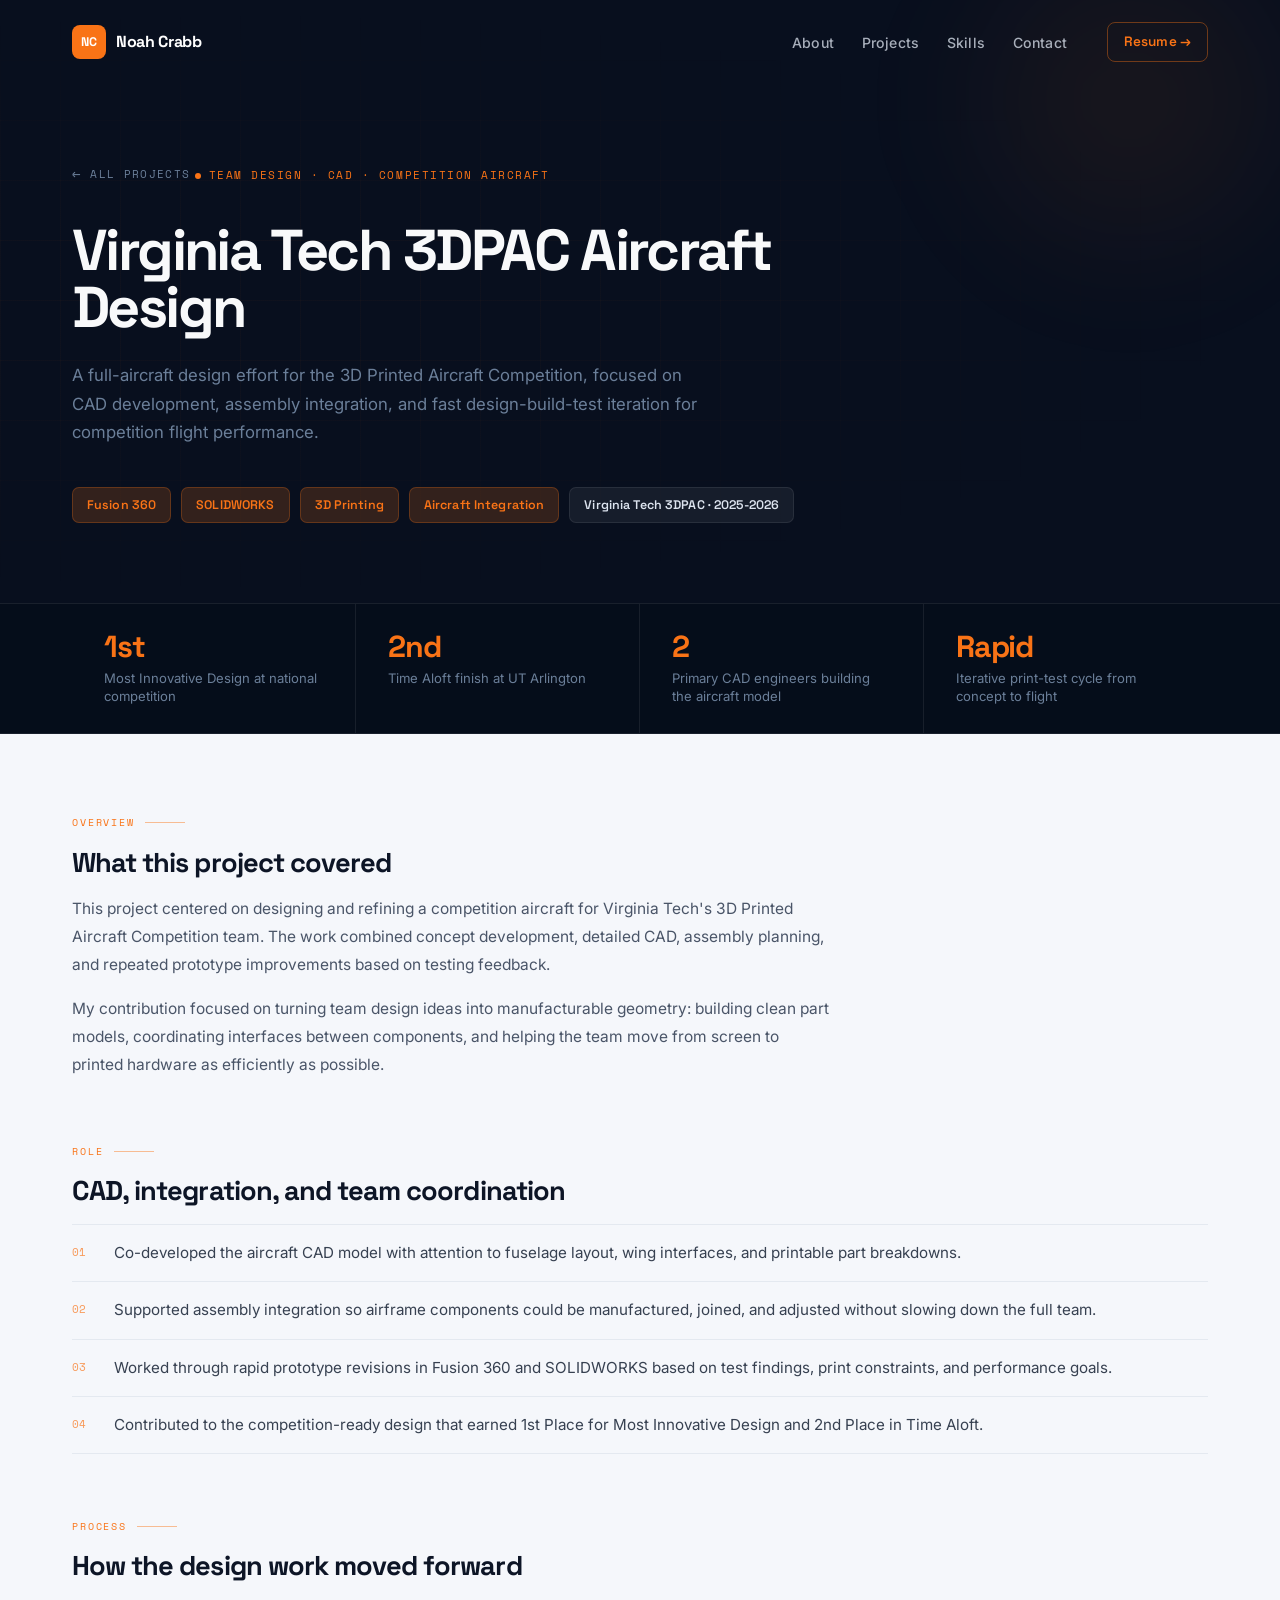
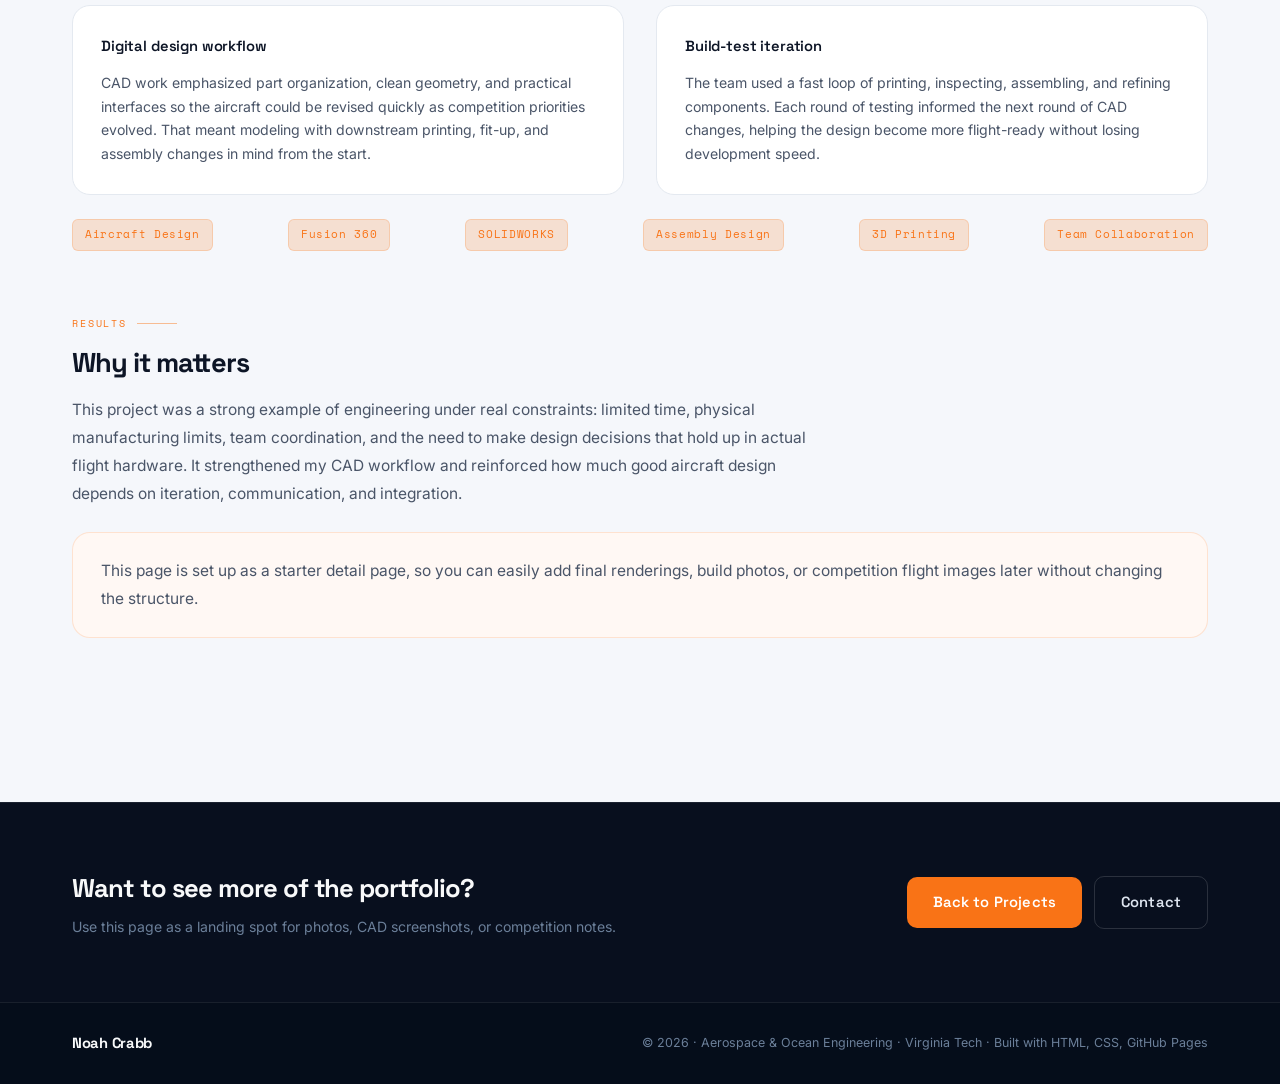
==== projects/3DPAC.html @ c99b518d "5 new project pages" ====
<!DOCTYPE html>
<html lang="en">
<head>
  <meta charset="UTF-8" />
  <meta name="viewport" content="width=device-width, initial-scale=1.0" />
  <title>Virginia Tech 3DPAC Aircraft Design | Noah Crabb</title>
  <link rel="stylesheet" href="../style.css" />
  <link rel="stylesheet" href="./project-page.css" />
  <link rel="preconnect" href="https://fonts.googleapis.com">
  <link rel="preconnect" href="https://fonts.gstatic.com" crossorigin>
  <link href="https://fonts.googleapis.com/css2?family=Space+Grotesk:wght@400;500;600;700&family=Inter:wght@400;500;600&family=Space+Mono:wght@400;700&display=swap" rel="stylesheet">
</head>
<body>
  <header class="navbar scrolled" id="navbar">
    <div class="nav-container">
      <a href="../index.html" class="logo">
        <span class="logo-mark">NC</span>
        <span class="logo-text">Noah Crabb</span>
      </a>
      <nav class="nav-links">
        <a href="../index.html#about">About</a>
        <a href="../index.html#projects">Projects</a>
        <a href="../index.html#skills">Skills</a>
        <a href="../index.html#contact">Contact</a>
      </nav>
      <a href="../Noah_Crabb_Resume.pdf" class="nav-cta" target="_blank">Resume &rarr;</a>
    </div>
  </header>

  <section class="proj-hero">
    <div class="proj-hero-grid"></div>
    <div class="proj-hero-orb"></div>
    <div class="container proj-hero-inner">
      <a href="../index.html#projects" class="proj-back">
        <span class="proj-back-arrow">&larr;</span> All Projects
      </a>

      <div class="proj-hero-tag">Team Design &middot; CAD &middot; Competition Aircraft</div>
      <h1>Virginia Tech 3DPAC Aircraft Design</h1>
      <p class="proj-hero-sub">
        A full-aircraft design effort for the 3D Printed Aircraft Competition, focused on CAD development,
        assembly integration, and fast design-build-test iteration for competition flight performance.
      </p>

      <div class="proj-meta-row">
        <span class="proj-meta-pill pill-tool">Fusion 360</span>
        <span class="proj-meta-pill pill-tool">SOLIDWORKS</span>
        <span class="proj-meta-pill pill-tool">3D Printing</span>
        <span class="proj-meta-pill pill-tool">Aircraft Integration</span>
        <span class="proj-meta-pill pill-type">Virginia Tech 3DPAC &middot; 2025-2026</span>
      </div>
    </div>
  </section>

  <div class="proj-stats-bar">
    <div class="container">
      <div class="proj-stats-bar-inner">
        <div class="proj-stat">
          <div class="proj-stat-val">1st</div>
          <div class="proj-stat-label">Most Innovative Design at national competition</div>
        </div>
        <div class="proj-stat">
          <div class="proj-stat-val">2nd</div>
          <div class="proj-stat-label">Time Aloft finish at UT Arlington</div>
        </div>
        <div class="proj-stat">
          <div class="proj-stat-val">2</div>
          <div class="proj-stat-label">Primary CAD engineers building the aircraft model</div>
        </div>
        <div class="proj-stat">
          <div class="proj-stat-val">Rapid</div>
          <div class="proj-stat-label">Iterative print-test cycle from concept to flight</div>
        </div>
      </div>
    </div>
  </div>

  <div class="proj-content">
    <div class="container">
      <div class="proj-section" data-reveal>
        <div class="proj-section-label">Overview</div>
        <h2>What this project covered</h2>
        <p>
          This project centered on designing and refining a competition aircraft for Virginia Tech's
          3D Printed Aircraft Competition team. The work combined concept development, detailed CAD,
          assembly planning, and repeated prototype improvements based on testing feedback.
        </p>
        <p>
          My contribution focused on turning team design ideas into manufacturable geometry:
          building clean part models, coordinating interfaces between components, and helping the
          team move from screen to printed hardware as efficiently as possible.
        </p>
      </div>

      <div class="proj-section" data-reveal>
        <div class="proj-section-label">Role</div>
        <h2>CAD, integration, and team coordination</h2>
        <ul class="feature-list">
          <li data-n="01">Co-developed the aircraft CAD model with attention to fuselage layout, wing interfaces, and printable part breakdowns.</li>
          <li data-n="02">Supported assembly integration so airframe components could be manufactured, joined, and adjusted without slowing down the full team.</li>
          <li data-n="03">Worked through rapid prototype revisions in Fusion 360 and SOLIDWORKS based on test findings, print constraints, and performance goals.</li>
          <li data-n="04">Contributed to the competition-ready design that earned 1st Place for Most Innovative Design and 2nd Place in Time Aloft.</li>
        </ul>
      </div>

      <div class="proj-section" data-reveal>
        <div class="proj-section-label">Process</div>
        <h2>How the design work moved forward</h2>
        <div class="proj-two-col">
          <div class="proj-two-col-block">
            <h4>Digital design workflow</h4>
            <p>
              CAD work emphasized part organization, clean geometry, and practical interfaces so the
              aircraft could be revised quickly as competition priorities evolved. That meant modeling
              with downstream printing, fit-up, and assembly changes in mind from the start.
            </p>
          </div>
          <div class="proj-two-col-block">
            <h4>Build-test iteration</h4>
            <p>
              The team used a fast loop of printing, inspecting, assembling, and refining components.
              Each round of testing informed the next round of CAD changes, helping the design become
              more flight-ready without losing development speed.
            </p>
          </div>
        </div>

        <div class="proj-tag-row">
          <span class="proj-tag-item">Aircraft Design</span>
          <span class="proj-tag-item">Fusion 360</span>
          <span class="proj-tag-item">SOLIDWORKS</span>
          <span class="proj-tag-item">Assembly Design</span>
          <span class="proj-tag-item">3D Printing</span>
          <span class="proj-tag-item">Team Collaboration</span>
        </div>
      </div>

      <div class="proj-section" data-reveal>
        <div class="proj-section-label">Results</div>
        <h2>Why it matters</h2>
        <p>
          This project was a strong example of engineering under real constraints: limited time,
          physical manufacturing limits, team coordination, and the need to make design decisions
          that hold up in actual flight hardware. It strengthened my CAD workflow and reinforced how
          much good aircraft design depends on iteration, communication, and integration.
        </p>
        <div class="proj-callout">
          <p>
            This page is set up as a starter detail page, so you can easily add final renderings,
            build photos, or competition flight images later without changing the structure.
          </p>
        </div>
      </div>
    </div>
  </div>

  <div class="proj-cta">
    <div class="container">
      <div class="proj-cta-inner">
        <div>
          <div class="proj-cta-text">Want to see more of the portfolio?</div>
          <div class="proj-cta-sub">Use this page as a landing spot for photos, CAD screenshots, or competition notes.</div>
        </div>
        <div class="proj-cta-btns">
          <a href="../index.html#projects" class="btn-primary">Back to Projects</a>
          <a href="../index.html#contact" class="btn-ghost">Contact</a>
        </div>
      </div>
    </div>
  </div>

  <footer class="footer">
    <div class="container footer-inner">
      <span class="footer-name">Noah Crabb</span>
      <span class="footer-copy">&copy; 2026 &middot; Aerospace &amp; Ocean Engineering &middot; Virginia Tech &middot; Built with HTML, CSS, GitHub Pages</span>
    </div>
  </footer>

  <script>
    const reveals = document.querySelectorAll('[data-reveal]');
    const observer = new IntersectionObserver((entries) => {
      entries.forEach((entry) => {
        if (entry.isIntersecting) {
          entry.target.classList.add('revealed');
          observer.unobserve(entry.target);
        }
      });
    }, { threshold: 0.08 });

    reveals.forEach((element) => observer.observe(element));

    window.addEventListener('scroll', () => {
      document.getElementById('navbar').classList.toggle('scrolled', window.scrollY > 0);
    });
  </script>
</body>
</html>
---- style.css ----
/* =========================================
   NOAH CRABB PORTFOLIO — AEROSPACE THEME
   Space Grotesk · Inter · Space Mono
   Palette: Near-black + Aerospace Orange
   ========================================= */
 
:root {
  --black:    #050d1a;
  --dark:     #080f1e;
  --surface:  #0e1828;
  --surface2: #121f32;
  --border:   rgba(255,255,255,0.08);
  --border-m: rgba(255,255,255,0.14);
  --orange:   #f97316;
  --orange-d: #ea6c0a;
  --orange-gl:rgba(249,115,22,0.18);
  --white:    #f8f9fa;
  --off-white:#dde4ef;
  --muted:    #6b7f99;
  --light-bg: #f5f7fb;
  --light-surface: #ffffff;
  --light-border: #e4e9f0;
  --text-dark:#0d1526;
  --radius-sm:10px;
  --radius:   18px;
  --radius-lg:26px;
}
 
/* ---- RESET ---- */
*, *::before, *::after { margin:0; padding:0; box-sizing:border-box; }
html { scroll-behavior:smooth; }
 
body {
  font-family: 'Inter', sans-serif;
  background: var(--light-bg);
  color: var(--text-dark);
  line-height: 1.65;
  -webkit-font-smoothing: antialiased;
}
 
/* ---- REVEAL ANIMATIONS ---- */
[data-reveal] {
  opacity: 0;
  transform: translateY(28px);
  transition: opacity 0.65s ease, transform 0.65s ease;
}
[data-reveal].revealed {
  opacity: 1;
  transform: translateY(0);
}
 
/* ---- CONTAINER ---- */
.container {
  max-width: 1200px;
  margin: 0 auto;
  padding: 0 32px;
}
 
/* ---- NAVBAR ---- */
.navbar {
  position: fixed;
  top: 0; left: 0; right: 0;
  z-index: 100;
  padding: 0;
  transition: background 0.3s ease, box-shadow 0.3s ease;
}
.navbar.scrolled {
  background: rgba(5,13,26,0.94);
  backdrop-filter: blur(18px);
  box-shadow: 0 1px 0 rgba(255,255,255,0.06);
}
.nav-container {
  max-width: 1200px;
  margin: 0 auto;
  padding: 22px 32px;
  display: flex;
  align-items: center;
  gap: 40px;
}
.logo {
  display: flex;
  align-items: center;
  gap: 10px;
  text-decoration: none;
  flex-shrink: 0;
}
.logo-mark {
  width: 34px; height: 34px;
  background: var(--orange);
  border-radius: 8px;
  display: grid;
  place-items: center;
  font-family: 'Space Grotesk', sans-serif;
  font-weight: 700;
  font-size: 0.78rem;
  color: #fff;
  letter-spacing: 0.02em;
  flex-shrink: 0;
}
.logo-text {
  font-family: 'Space Grotesk', sans-serif;
  font-weight: 700;
  font-size: 1rem;
  color: #fff;
  letter-spacing: -0.02em;
}
.nav-links {
  display: flex;
  gap: 28px;
  margin-left: auto;
}
.nav-links a {
  font-family: 'Inter', sans-serif;
  font-size: 0.88rem;
  font-weight: 500;
  color: var(--off-white);
  text-decoration: none;
  opacity: 0.75;
  transition: opacity 0.2s;
  letter-spacing: 0.01em;
}
.nav-links a:hover { opacity: 1; }
.nav-cta {
  font-family: 'Space Grotesk', sans-serif;
  font-size: 0.85rem;
  font-weight: 600;
  color: var(--orange);
  text-decoration: none;
  border: 1px solid rgba(249,115,22,0.4);
  padding: 8px 16px;
  border-radius: 8px;
  transition: 0.2s;
  letter-spacing: 0.01em;
  white-space: nowrap;
}
.nav-cta:hover {
  background: var(--orange-gl);
  border-color: var(--orange);
}
 
/* ---- HERO ---- */
.hero {
  min-height: 100svh;
  background: var(--black);
  position: relative;
  overflow: hidden;
  display: flex;
  flex-direction: column;
  align-items: center;
  justify-content: center;
  padding: 120px 32px 80px;
}
 
/* Technical grid overlay */
.hero-grid-overlay {
  position: absolute;
  inset: 0;
  background-image:
    linear-gradient(rgba(249,115,22,0.04) 1px, transparent 1px),
    linear-gradient(90deg, rgba(249,115,22,0.04) 1px, transparent 1px);
  background-size: 60px 60px;
  mask-image: radial-gradient(ellipse at center, black 20%, transparent 75%);
}
 
/* Ambient orbs */
.orb {
  position: absolute;
  border-radius: 50%;
  filter: blur(80px);
  pointer-events: none;
}
.orb-1 {
  width: 500px; height: 500px;
  top: -100px; left: -100px;
  background: radial-gradient(circle, rgba(249,115,22,0.14), transparent 70%);
}
.orb-2 {
  width: 600px; height: 600px;
  bottom: -150px; right: -150px;
  background: radial-gradient(circle, rgba(99,102,241,0.1), transparent 70%);
}
 
.hero-inner {
  position: relative;
  z-index: 2;
  width: 100%;
  max-width: 1200px;
  display: grid;
  grid-template-columns: 1fr auto 1fr;
  gap: 48px;
  align-items: center;
}
 
/* Eyebrow */
.eyebrow-wrap {
  display: flex;
  align-items: center;
  gap: 10px;
  margin-bottom: 28px;
}
.eyebrow-dot {
  width: 8px; height: 8px;
  border-radius: 50%;
  background: var(--orange);
  flex-shrink: 0;
  box-shadow: 0 0 10px var(--orange);
  animation: pulse-dot 2s ease-in-out infinite;
}
@keyframes pulse-dot {
  0%, 100% { box-shadow: 0 0 6px var(--orange); }
  50% { box-shadow: 0 0 18px var(--orange), 0 0 30px rgba(249,115,22,0.4); }
}
.eyebrow {
  font-family: 'Space Mono', monospace;
  font-size: 0.72rem;
  color: var(--orange);
  letter-spacing: 0.12em;
  text-transform: uppercase;
  opacity: 0.9;
}
 
/* Hero name */
.hero-name {
  font-family: 'Space Grotesk', sans-serif;
  font-weight: 700;
  font-size: clamp(4rem, 8vw, 7.5rem);
  line-height: 0.9;
  letter-spacing: -0.055em;
  color: var(--white);
  margin-bottom: 28px;
}
.hero-name .period { color: var(--orange); }
 
.hero-desc {
  font-size: 1.05rem;
  color: var(--muted);
  max-width: 420px;
  margin-bottom: 36px;
  line-height: 1.7;
}
 
.hero-actions {
  display: flex;
  gap: 14px;
  flex-wrap: wrap;
}
 
/* Buttons */
.btn-primary {
  display: inline-flex;
  align-items: center;
  padding: 13px 26px;
  border-radius: 10px;
  background: var(--orange);
  color: #fff;
  font-family: 'Space Grotesk', sans-serif;
  font-weight: 600;
  font-size: 0.92rem;
  text-decoration: none;
  transition: 0.2s ease;
  letter-spacing: 0.01em;
}
.btn-primary:hover {
  background: var(--orange-d);
  transform: translateY(-2px);
  box-shadow: 0 12px 30px rgba(249,115,22,0.35);
}
.btn-ghost {
  display: inline-flex;
  align-items: center;
  padding: 13px 26px;
  border-radius: 10px;
  border: 1px solid var(--border-m);
  color: var(--off-white);
  font-family: 'Space Grotesk', sans-serif;
  font-weight: 600;
  font-size: 0.92rem;
  text-decoration: none;
  transition: 0.2s ease;
  letter-spacing: 0.01em;
}
.btn-ghost:hover {
  background: rgba(255,255,255,0.06);
  transform: translateY(-2px);
}
 
/* HUD Photo Ring */
.hero-photo-col {
  display: flex;
  justify-content: center;
  align-items: center;
}
.hud-ring-wrap {
  position: relative;
  width: 340px;
  height: 340px;
  display: flex;
  align-items: center;
  justify-content: center;
}
.hud-ring {
  position: absolute;
  inset: 0;
  width: 100%;
  height: 100%;
}
.hud-arc {
  transform-origin: center;
  animation: rotate-arc 8s linear infinite;
}
@keyframes rotate-arc {
  from { transform: rotate(0deg); }
  to   { transform: rotate(360deg); }
}
.hero-photo-frame {
  width: 220px;
  height: 220px;
  border-radius: 50%;
  overflow: hidden;
  border: 2px solid rgba(249,115,22,0.3);
  box-shadow: 0 0 0 1px rgba(249,115,22,0.1), 0 30px 70px rgba(0,0,0,0.5);
  position: relative;
  z-index: 2;
}
.hero-photo {
  width: 100%;
  height: 100%;
  object-fit: cover;
  object-position: center top;
}
.hud-label {
  position: absolute;
  font-family: 'Space Mono', monospace;
  font-size: 0.62rem;
  letter-spacing: 0.12em;
  color: var(--orange);
  opacity: 0.65;
  text-transform: uppercase;
}
.hud-top { top: 14px; left: 50%; transform: translateX(-50%); }
.hud-bottom { bottom: 14px; left: 50%; transform: translateX(-50%); }
 
/* Stat cards */
.hero-stats {
  display: flex;
  flex-direction: column;
  gap: 14px;
}
.stat-card {
  background: rgba(255,255,255,0.04);
  border: 1px solid var(--border);
  border-radius: var(--radius-sm);
  padding: 18px 22px;
  display: flex;
  align-items: center;
  gap: 16px;
  transition: 0.2s;
}
.stat-card:hover {
  background: rgba(255,255,255,0.07);
  border-color: rgba(249,115,22,0.2);
}
.stat-icon {
  color: var(--orange);
  font-size: 0.85rem;
  flex-shrink: 0;
  width: 20px;
  text-align: center;
}
.stat-value {
  font-family: 'Space Grotesk', sans-serif;
  font-weight: 700;
  font-size: 1.3rem;
  color: var(--white);
  letter-spacing: -0.03em;
  line-height: 1;
  flex-shrink: 0;
  min-width: 56px;
}
.stat-label {
  font-size: 0.8rem;
  color: var(--muted);
  line-height: 1.3;
}
 
/* Scroll hint */
.scroll-hint {
  position: absolute;
  bottom: 32px;
  left: 50%;
  transform: translateX(-50%);
  display: flex;
  flex-direction: column;
  align-items: center;
  gap: 8px;
  z-index: 2;
}
.scroll-hint span {
  font-family: 'Space Mono', monospace;
  font-size: 0.6rem;
  letter-spacing: 0.15em;
  color: var(--muted);
  text-transform: uppercase;
}
.scroll-line {
  width: 1px;
  height: 40px;
  background: linear-gradient(to bottom, var(--muted), transparent);
  animation: scroll-pulse 1.8s ease-in-out infinite;
}
@keyframes scroll-pulse {
  0%, 100% { opacity: 0.4; }
  50% { opacity: 1; }
}
 
/* ---- SECTIONS ---- */
.section {
  padding: 100px 0;
}
.section-dark {
  background: var(--dark);
}
 
.section-label {
  font-family: 'Space Mono', monospace;
  font-size: 0.7rem;
  letter-spacing: 0.18em;
  text-transform: uppercase;
  color: var(--orange);
  margin-bottom: 20px;
  display: flex;
  align-items: center;
  gap: 12px;
}
.section-label::after {
  content: '';
  display: block;
  height: 1px;
  width: 48px;
  background: var(--orange);
  opacity: 0.5;
}
.section-label.light { color: var(--orange); }
 
.section-title {
  font-family: 'Space Grotesk', sans-serif;
  font-weight: 700;
  font-size: clamp(2.2rem, 4vw, 3.5rem);
  line-height: 1.0;
  letter-spacing: -0.045em;
  color: var(--text-dark);
  margin-bottom: 56px;
}
.section-title.light { color: var(--white); }
 
/* ---- ABOUT ---- */
.about-layout {
  display: grid;
  grid-template-columns: 1fr 1.2fr 0.7fr;
  gap: 56px;
  align-items: start;
}
.about-heading h2 {
  font-family: 'Space Grotesk', sans-serif;
  font-weight: 700;
  font-size: clamp(2rem, 3.5vw, 3rem);
  line-height: 1.05;
  letter-spacing: -0.04em;
  color: var(--text-dark);
}
.about-body p {
  color: #4a5568;
  margin-bottom: 18px;
  font-size: 1rem;
  line-height: 1.75;
}
.about-tags {
  display: flex;
  flex-wrap: wrap;
  gap: 8px;
  margin-top: 24px;
}
.about-tags span {
  font-family: 'Space Grotesk', sans-serif;
  font-size: 0.78rem;
  font-weight: 600;
  background: #eef2ff;
  color: #4338ca;
  padding: 6px 13px;
  border-radius: 6px;
  letter-spacing: 0.01em;
}
 
/* Quick facts */
.quick-facts-col {
  display: flex;
  flex-direction: column;
  gap: 0;
}
.qf-block {
  padding: 18px 0;
  border-bottom: 1px solid var(--light-border);
}
.qf-block:first-child { border-top: 1px solid var(--light-border); }
.qf-label {
  font-family: 'Space Mono', monospace;
  font-size: 0.65rem;
  letter-spacing: 0.14em;
  text-transform: uppercase;
  color: var(--muted);
  margin-bottom: 5px;
}
.qf-value {
  font-family: 'Space Grotesk', sans-serif;
  font-size: 0.92rem;
  font-weight: 600;
  color: var(--text-dark);
}
 
/* ---- EDUCATION ---- */
.edu-layout {
  display: grid;
  grid-template-columns: auto 1fr;
  gap: 80px;
  align-items: start;
  opacity: 0;
  transform: translateY(28px);
  transition: opacity 0.65s ease, transform 0.65s ease;
}
.edu-layout.revealed { opacity:1; transform:translateY(0); }
.edu-left h2 {
  font-family: 'Space Grotesk', sans-serif;
  font-weight: 700;
  font-size: clamp(3rem, 5vw, 5.5rem);
  line-height: 0.9;
  letter-spacing: -0.055em;
  color: var(--white);
  white-space: nowrap;
}
.edu-sub {
  font-family: 'Space Mono', monospace;
  font-size: 0.68rem;
  letter-spacing: 0.1em;
  text-transform: uppercase;
  color: var(--muted);
  margin-top: 14px;
}
.edu-degree {
  margin-bottom: 28px;
  padding-bottom: 28px;
  border-bottom: 1px solid var(--border);
}
.edu-degree:last-of-type { border-bottom: none; }
.edu-degree-head {
  display: flex;
  align-items: center;
  gap: 20px;
}
.degree-badge {
  font-family: 'Space Grotesk', sans-serif;
  font-weight: 700;
  font-size: 0.75rem;
  letter-spacing: 0.08em;
  background: var(--orange);
  color: #fff;
  padding: 5px 10px;
  border-radius: 6px;
  flex-shrink: 0;
}
.degree-badge.ms {
  background: transparent;
  border: 1px solid rgba(249,115,22,0.5);
  color: var(--orange);
}
.degree-title {
  font-family: 'Space Grotesk', sans-serif;
  font-weight: 600;
  font-size: 1.1rem;
  color: var(--white);
  letter-spacing: -0.02em;
}
.degree-date {
  font-size: 0.84rem;
  color: var(--muted);
  margin-top: 3px;
}
.edu-honors {
  display: flex;
  flex-wrap: wrap;
  gap: 8px;
  margin: 28px 0 32px;
}
.honor-pill {
  font-family: 'Space Grotesk', sans-serif;
  font-size: 0.82rem;
  font-weight: 600;
  padding: 7px 14px;
  border-radius: 7px;
  background: rgba(249,115,22,0.1);
  border: 1px solid rgba(249,115,22,0.25);
  color: var(--orange);
  letter-spacing: 0.01em;
}
.coursework-label {
  font-family: 'Space Mono', monospace;
  font-size: 0.65rem;
  letter-spacing: 0.14em;
  text-transform: uppercase;
  color: var(--muted);
  margin-bottom: 12px;
}
.coursework-tags {
  display: flex;
  flex-wrap: wrap;
  gap: 8px;
}
.coursework-tags span {
  font-size: 0.82rem;
  color: var(--off-white);
  background: rgba(255,255,255,0.06);
  border: 1px solid var(--border);
  padding: 6px 12px;
  border-radius: 6px;
}
 
/* ---- EXPERIENCE ---- */
.exp-list {
  display: flex;
  flex-direction: column;
  gap: 0;
}
.exp-item {
  display: grid;
  grid-template-columns: 200px 1fr;
  gap: 40px;
  padding: 44px 0;
  border-top: 1px solid var(--light-border);
  opacity: 0;
  transform: translateY(28px);
  transition: opacity 0.65s ease, transform 0.65s ease;
}
.exp-item.revealed { opacity:1; transform:translateY(0); }
.exp-item:last-child { border-bottom: 1px solid var(--light-border); }
.exp-meta {
  padding-top: 4px;
}
.exp-year {
  font-family: 'Space Mono', monospace;
  font-size: 0.75rem;
  color: var(--muted);
  letter-spacing: 0.06em;
  margin-bottom: 8px;
}
.exp-type {
  display: inline-block;
  font-family: 'Space Grotesk', sans-serif;
  font-size: 0.72rem;
  font-weight: 600;
  letter-spacing: 0.08em;
  text-transform: uppercase;
  color: var(--orange);
  background: var(--orange-gl);
  border: 1px solid rgba(249,115,22,0.2);
  padding: 4px 9px;
  border-radius: 5px;
}
.exp-body h3 {
  font-family: 'Space Grotesk', sans-serif;
  font-weight: 700;
  font-size: 1.55rem;
  letter-spacing: -0.035em;
  color: var(--text-dark);
  margin-bottom: 4px;
}
.exp-org {
  font-size: 0.88rem;
  color: var(--muted);
  margin-bottom: 16px;
  font-style: normal;
}
.exp-body > p:not(.exp-org) {
  color: #4a5568;
  margin-bottom: 16px;
  font-size: 0.96rem;
}
.exp-body ul {
  padding-left: 18px;
}
.exp-body li {
  color: #4a5568;
  font-size: 0.93rem;
  margin-bottom: 8px;
}
 
/* ---- PROJECTS ---- */
.project-grid {
  display: grid;
  grid-template-columns: repeat(2, 1fr);
  gap: 20px;
}
.proj-card {
  background: var(--surface);
  border: 1px solid var(--border);
  border-radius: var(--radius);
  padding: 36px;
  position: relative;
  transition: 0.25s ease;
  opacity: 0;
  transform: translateY(28px);
}
.proj-card.revealed { opacity:1; transform:translateY(0); }
.proj-card:hover {
  border-color: rgba(249,115,22,0.25);
  background: var(--surface2);
  transform: translateY(-4px);
  box-shadow: 0 20px 50px rgba(0,0,0,0.3);
}
.proj-featured {
  background:
    radial-gradient(circle at top right, rgba(249,115,22,0.08), transparent 50%),
    var(--surface);
}
.proj-num {
  font-family: 'Space Mono', monospace;
  font-size: 0.68rem;
  color: var(--orange);
  opacity: 0.6;
  letter-spacing: 0.1em;
  margin-bottom: 16px;
}
.proj-tag-row {
  display: flex;
  align-items: center;
  justify-content: space-between;
  flex-wrap: wrap;
  gap: 8px;
  margin-bottom: 18px;
}
.proj-tag {
  display: inline-block;
  font-family: 'Space Grotesk', sans-serif;
  font-size: 0.72rem;
  font-weight: 600;
  letter-spacing: 0.06em;
  text-transform: uppercase;
  color: var(--off-white);
  background: rgba(255,255,255,0.06);
  border: 1px solid var(--border);
  padding: 5px 10px;
  border-radius: 6px;
  margin-bottom: 16px;
}
.proj-award {
  font-family: 'Space Grotesk', sans-serif;
  font-size: 0.72rem;
  font-weight: 600;
  color: #facc15;
  letter-spacing: 0.03em;
}
.proj-card h3 {
  font-family: 'Space Grotesk', sans-serif;
  font-weight: 700;
  font-size: 1.45rem;
  letter-spacing: -0.03em;
  color: var(--white);
  margin-bottom: 14px;
  line-height: 1.15;
}
.proj-card p {
  font-size: 0.92rem;
  color: var(--muted);
  line-height: 1.7;
  margin-bottom: 22px;
}
.proj-tools {
  display: flex;
  flex-wrap: wrap;
  gap: 7px;
  margin-bottom: 26px;
}
.proj-tools span {
  font-family: 'Space Mono', monospace;
  font-size: 0.68rem;
  color: var(--orange);
  background: var(--orange-gl);
  border: 1px solid rgba(249,115,22,0.2);
  padding: 4px 9px;
  border-radius: 5px;
  letter-spacing: 0.04em;
}
.proj-link {
  font-family: 'Space Grotesk', sans-serif;
  font-weight: 600;
  font-size: 0.88rem;
  color: var(--white);
  text-decoration: none;
  border-bottom: 1px solid rgba(255,255,255,0.2);
  padding-bottom: 2px;
  transition: 0.2s;
  letter-spacing: 0.01em;
}
.proj-link:hover {
  color: var(--orange);
  border-color: var(--orange);
}
 
/* ---- SKILLS ---- */
.skills-layout {
  display: flex;
  flex-direction: column;
  gap: 0;
  opacity: 0;
  transform: translateY(28px);
  transition: opacity 0.65s ease, transform 0.65s ease;
}
.skills-layout.revealed { opacity:1; transform:translateY(0); }
.skill-group {
  display: grid;
  grid-template-columns: 240px 1fr;
  gap: 40px;
  align-items: center;
  padding: 28px 0;
  border-top: 1px solid var(--light-border);
}
.skill-group:last-child { border-bottom: 1px solid var(--light-border); }
.skill-group-label {
  font-family: 'Space Grotesk', sans-serif;
  font-weight: 600;
  font-size: 0.92rem;
  color: var(--text-dark);
  letter-spacing: -0.01em;
}
.skill-list {
  display: flex;
  flex-wrap: wrap;
  gap: 8px;
}
.skill-list span {
  font-size: 0.84rem;
  color: #4a5568;
  background: #fff;
  border: 1px solid var(--light-border);
  padding: 6px 14px;
  border-radius: 7px;
  transition: 0.2s;
}
.skill-list span:hover {
  border-color: var(--orange);
  color: var(--orange);
  background: #fff8f4;
}
 
/* ---- CONTACT ---- */
.contact-section { padding: 100px 0 120px; }
.contact-inner {
  display: grid;
  grid-template-columns: 1fr 1fr;
  gap: 80px;
  align-items: start;
  opacity: 0;
  transform: translateY(28px);
  transition: opacity 0.65s ease, transform 0.65s ease;
}
.contact-inner.revealed { opacity:1; transform:translateY(0); }
.contact-text h2 {
  font-family: 'Space Grotesk', sans-serif;
  font-weight: 700;
  font-size: clamp(2.5rem, 4vw, 4rem);
  letter-spacing: -0.05em;
  line-height: 0.95;
  color: var(--white);
  margin-bottom: 20px;
  margin-top: 16px;
}
.contact-text p {
  color: var(--muted);
  font-size: 1rem;
  line-height: 1.7;
  margin-bottom: 32px;
  max-width: 380px;
}
.contact-links-col {
  display: flex;
  flex-direction: column;
  gap: 0;
  padding-top: 52px;
}
.contact-link {
  display: flex;
  align-items: center;
  gap: 20px;
  padding: 22px 0;
  border-top: 1px solid var(--border);
  text-decoration: none;
  transition: 0.2s;
  cursor: pointer;
}
.contact-link:last-child { border-bottom: 1px solid var(--border); }
.contact-link:hover .cl-val { color: var(--orange); }
.contact-link:hover .cl-arrow { color: var(--orange); transform: translateX(4px); }
.cl-label {
  font-family: 'Space Mono', monospace;
  font-size: 0.65rem;
  letter-spacing: 0.14em;
  text-transform: uppercase;
  color: var(--muted);
  min-width: 80px;
}
.cl-val {
  font-family: 'Space Grotesk', sans-serif;
  font-size: 0.92rem;
  font-weight: 500;
  color: var(--off-white);
  transition: 0.2s;
  flex: 1;
}
.cl-arrow {
  color: var(--muted);
  font-size: 1rem;
  transition: 0.2s;
}
 
/* ---- FOOTER ---- */
.footer {
  background: var(--black);
  border-top: 1px solid var(--border);
  padding: 28px 0;
}
.footer-inner {
  display: flex;
  align-items: center;
  justify-content: space-between;
  gap: 20px;
}
.footer-name {
  font-family: 'Space Grotesk', sans-serif;
  font-weight: 700;
  font-size: 0.92rem;
  color: var(--white);
  letter-spacing: -0.02em;
}
.footer-copy {
  font-size: 0.78rem;
  color: var(--muted);
  text-align: right;
}
 
/* ---- RESPONSIVE ---- */
@media (max-width: 1100px) {
  .hero-inner {
    grid-template-columns: 1fr auto;
  }
  .hero-stats { display: none; }
}
 
@media (max-width: 900px) {
  .hero-inner {
    grid-template-columns: 1fr;
    text-align: center;
  }
  .eyebrow-wrap { justify-content: center; }
  .hero-desc { margin: 0 auto 36px; }
  .hero-actions { justify-content: center; }
  .hero-photo-col { display: none; }
 
  .about-layout {
    grid-template-columns: 1fr;
    gap: 32px;
  }
  .edu-layout {
    grid-template-columns: 1fr;
    gap: 40px;
  }
  .exp-item {
    grid-template-columns: 1fr;
    gap: 16px;
  }
  .project-grid {
    grid-template-columns: 1fr;
  }
  .skill-group {
    grid-template-columns: 1fr;
    gap: 14px;
  }
  .contact-inner {
    grid-template-columns: 1fr;
    gap: 48px;
  }
  .footer-inner {
    flex-direction: column;
    text-align: center;
  }
  .footer-copy { text-align: center; }
}
 
@media (max-width: 680px) {
  .container { padding: 0 20px; }
  .nav-container { padding: 18px 20px; }
  .nav-links { display: none; }
  .hero { padding: 100px 20px 80px; }
  .hero-name {
    font-size: clamp(3.2rem, 14vw, 5.5rem);
  }
  .section { padding: 72px 0; }
  .section-title { margin-bottom: 36px; }
  .contact-links-col { padding-top: 0; }
}
 
@media (prefers-reduced-motion: reduce) {
  [data-reveal], .edu-layout, .exp-item, .proj-card,
  .skills-layout, .contact-inner { transition: none !important; }
  .hud-arc { animation: none !important; }
  .eyebrow-dot { animation: none !important; }
  .scroll-line { animation: none !important; }
}
---- projects/project-page.css ----
.proj-hero {
  background: var(--dark);
  padding: 160px 0 80px;
  position: relative;
  overflow: hidden;
}

.proj-hero-grid {
  position: absolute;
  inset: 0;
  background-image:
    linear-gradient(rgba(249,115,22,0.03) 1px, transparent 1px),
    linear-gradient(90deg, rgba(249,115,22,0.03) 1px, transparent 1px);
  background-size: 60px 60px;
  mask-image: radial-gradient(ellipse at 20% 50%, black 20%, transparent 70%);
}

.proj-hero-orb {
  position: absolute;
  width: 500px;
  height: 500px;
  top: -150px;
  right: -100px;
  border-radius: 50%;
  background: radial-gradient(circle, rgba(249,115,22,0.08), transparent 65%);
  filter: blur(40px);
  pointer-events: none;
}

.proj-hero-inner {
  position: relative;
  z-index: 2;
}

.proj-back {
  display: inline-flex;
  align-items: center;
  gap: 8px;
  font-family: 'Space Mono', monospace;
  font-size: 0.7rem;
  letter-spacing: 0.12em;
  text-transform: uppercase;
  color: var(--muted);
  text-decoration: none;
  margin-bottom: 36px;
  transition: color 0.2s;
}

.proj-back:hover {
  color: var(--orange);
}

.proj-back-arrow {
  font-size: 0.9rem;
}

.proj-hero-tag {
  display: inline-flex;
  align-items: center;
  gap: 8px;
  font-family: 'Space Mono', monospace;
  font-size: 0.68rem;
  letter-spacing: 0.14em;
  text-transform: uppercase;
  color: var(--orange);
  margin-bottom: 20px;
}

.proj-hero-tag::before {
  content: '';
  width: 6px;
  height: 6px;
  border-radius: 50%;
  background: var(--orange);
  flex-shrink: 0;
}

.proj-hero h1 {
  font-family: 'Space Grotesk', sans-serif;
  font-weight: 700;
  font-size: clamp(2.2rem, 4.5vw, 4rem);
  letter-spacing: -0.045em;
  line-height: 1;
  color: var(--white);
  max-width: 820px;
  margin-bottom: 24px;
}

.proj-hero-sub {
  font-size: 1.05rem;
  color: var(--muted);
  max-width: 640px;
  line-height: 1.7;
  margin-bottom: 40px;
}

.proj-meta-row {
  display: flex;
  flex-wrap: wrap;
  gap: 10px;
}

.proj-meta-pill {
  font-family: 'Space Grotesk', sans-serif;
  font-size: 0.78rem;
  font-weight: 600;
  padding: 7px 14px;
  border-radius: 7px;
  letter-spacing: 0.01em;
}

.pill-tool {
  background: var(--orange-gl);
  border: 1px solid rgba(249,115,22,0.25);
  color: var(--orange);
}

.pill-type {
  background: rgba(255,255,255,0.06);
  border: 1px solid var(--border);
  color: var(--off-white);
}

.proj-stats-bar {
  background: var(--black);
  border-top: 1px solid var(--border);
  border-bottom: 1px solid var(--border);
}

.proj-stats-bar-inner {
  display: grid;
  grid-template-columns: repeat(4, 1fr);
}

.proj-stat {
  padding: 28px 32px;
  border-right: 1px solid var(--border);
}

.proj-stat:last-child {
  border-right: none;
}

.proj-stat-val {
  font-family: 'Space Grotesk', sans-serif;
  font-weight: 700;
  font-size: 1.9rem;
  letter-spacing: -0.04em;
  color: var(--orange);
  line-height: 1;
  margin-bottom: 6px;
}

.proj-stat-label {
  font-size: 0.82rem;
  color: var(--muted);
  line-height: 1.4;
}

.proj-content {
  padding: 80px 0 100px;
}

.proj-section {
  margin-bottom: 64px;
  opacity: 0;
  transform: translateY(24px);
  transition: opacity 0.6s ease, transform 0.6s ease;
}

.proj-section.revealed {
  opacity: 1;
  transform: translateY(0);
}

.proj-section-label {
  font-family: 'Space Mono', monospace;
  font-size: 0.65rem;
  letter-spacing: 0.18em;
  text-transform: uppercase;
  color: var(--orange);
  margin-bottom: 16px;
  display: flex;
  align-items: center;
  gap: 10px;
}

.proj-section-label::after {
  content: '';
  display: block;
  height: 1px;
  width: 40px;
  background: var(--orange);
  opacity: 0.45;
}

.proj-section h2 {
  font-family: 'Space Grotesk', sans-serif;
  font-weight: 700;
  font-size: 1.7rem;
  letter-spacing: -0.035em;
  color: var(--text-dark);
  margin-bottom: 18px;
  line-height: 1.1;
}

.proj-section p {
  color: #4a5568;
  font-size: 0.97rem;
  line-height: 1.8;
  margin-bottom: 16px;
  max-width: 760px;
}

.proj-section p:last-of-type {
  margin-bottom: 0;
}

.feature-list {
  list-style: none;
  display: flex;
  flex-direction: column;
  gap: 0;
  margin-top: 8px;
}

.feature-list li {
  display: grid;
  grid-template-columns: 28px 1fr;
  gap: 14px;
  align-items: start;
  padding: 16px 0;
  border-top: 1px solid var(--light-border);
  color: #374151;
  font-size: 0.95rem;
  line-height: 1.6;
}

.feature-list li:last-child {
  border-bottom: 1px solid var(--light-border);
}

.feature-list li::before {
  content: attr(data-n);
  font-family: 'Space Mono', monospace;
  font-size: 0.68rem;
  color: var(--orange);
  opacity: 0.7;
  padding-top: 3px;
}

.proj-tag-row {
  display: flex;
  flex-wrap: wrap;
  gap: 8px;
  margin-top: 24px;
}

.proj-tag-item {
  font-family: 'Space Mono', monospace;
  font-size: 0.68rem;
  letter-spacing: 0.06em;
  color: var(--orange);
  background: var(--orange-gl);
  border: 1px solid rgba(249,115,22,0.2);
  padding: 6px 12px;
  border-radius: 6px;
}

.proj-two-col {
  display: grid;
  grid-template-columns: 1fr 1fr;
  gap: 32px;
  margin-top: 24px;
}

.proj-two-col-block {
  background: var(--light-surface);
  border: 1px solid var(--light-border);
  border-radius: var(--radius);
  padding: 28px;
}

.proj-two-col-block h4 {
  font-family: 'Space Grotesk', sans-serif;
  font-weight: 600;
  font-size: 0.92rem;
  letter-spacing: -0.01em;
  color: var(--text-dark);
  margin-bottom: 12px;
}

.proj-two-col-block p {
  font-size: 0.88rem;
  color: #4a5568;
  line-height: 1.7;
  margin-bottom: 0;
  max-width: none;
}

.proj-callout {
  margin-top: 24px;
  padding: 24px 28px;
  background: #fff8f4;
  border: 1px solid rgba(249,115,22,0.16);
  border-radius: var(--radius);
}

.proj-callout p {
  max-width: none;
}

.proj-callout p + p {
  margin-top: 12px;
}

.proj-cta {
  background: var(--dark);
  padding: 64px 0;
  border-top: 1px solid var(--border);
}

.proj-cta-inner {
  display: flex;
  align-items: center;
  justify-content: space-between;
  gap: 32px;
  flex-wrap: wrap;
}

.proj-cta-text {
  font-family: 'Space Grotesk', sans-serif;
  font-weight: 700;
  font-size: 1.6rem;
  letter-spacing: -0.04em;
  color: var(--white);
}

.proj-cta-sub {
  font-size: 0.88rem;
  color: var(--muted);
  margin-top: 6px;
}

.proj-cta-btns {
  display: flex;
  gap: 12px;
  flex-wrap: wrap;
  align-items: center;
}

@media (max-width: 780px) {
  .proj-stats-bar-inner {
    grid-template-columns: repeat(2, 1fr);
  }

  .proj-stat {
    border-right: none;
    border-bottom: 1px solid var(--border);
  }

  .proj-two-col {
    grid-template-columns: 1fr;
  }

  .proj-cta-inner {
    flex-direction: column;
    align-items: flex-start;
  }

  .proj-hero {
    padding: 130px 0 60px;
  }
}

@media (max-width: 540px) {
  .proj-stats-bar-inner {
    grid-template-columns: 1fr;
  }
}

@media (prefers-reduced-motion: reduce) {
  .proj-section {
    transition: none !important;
  }
}
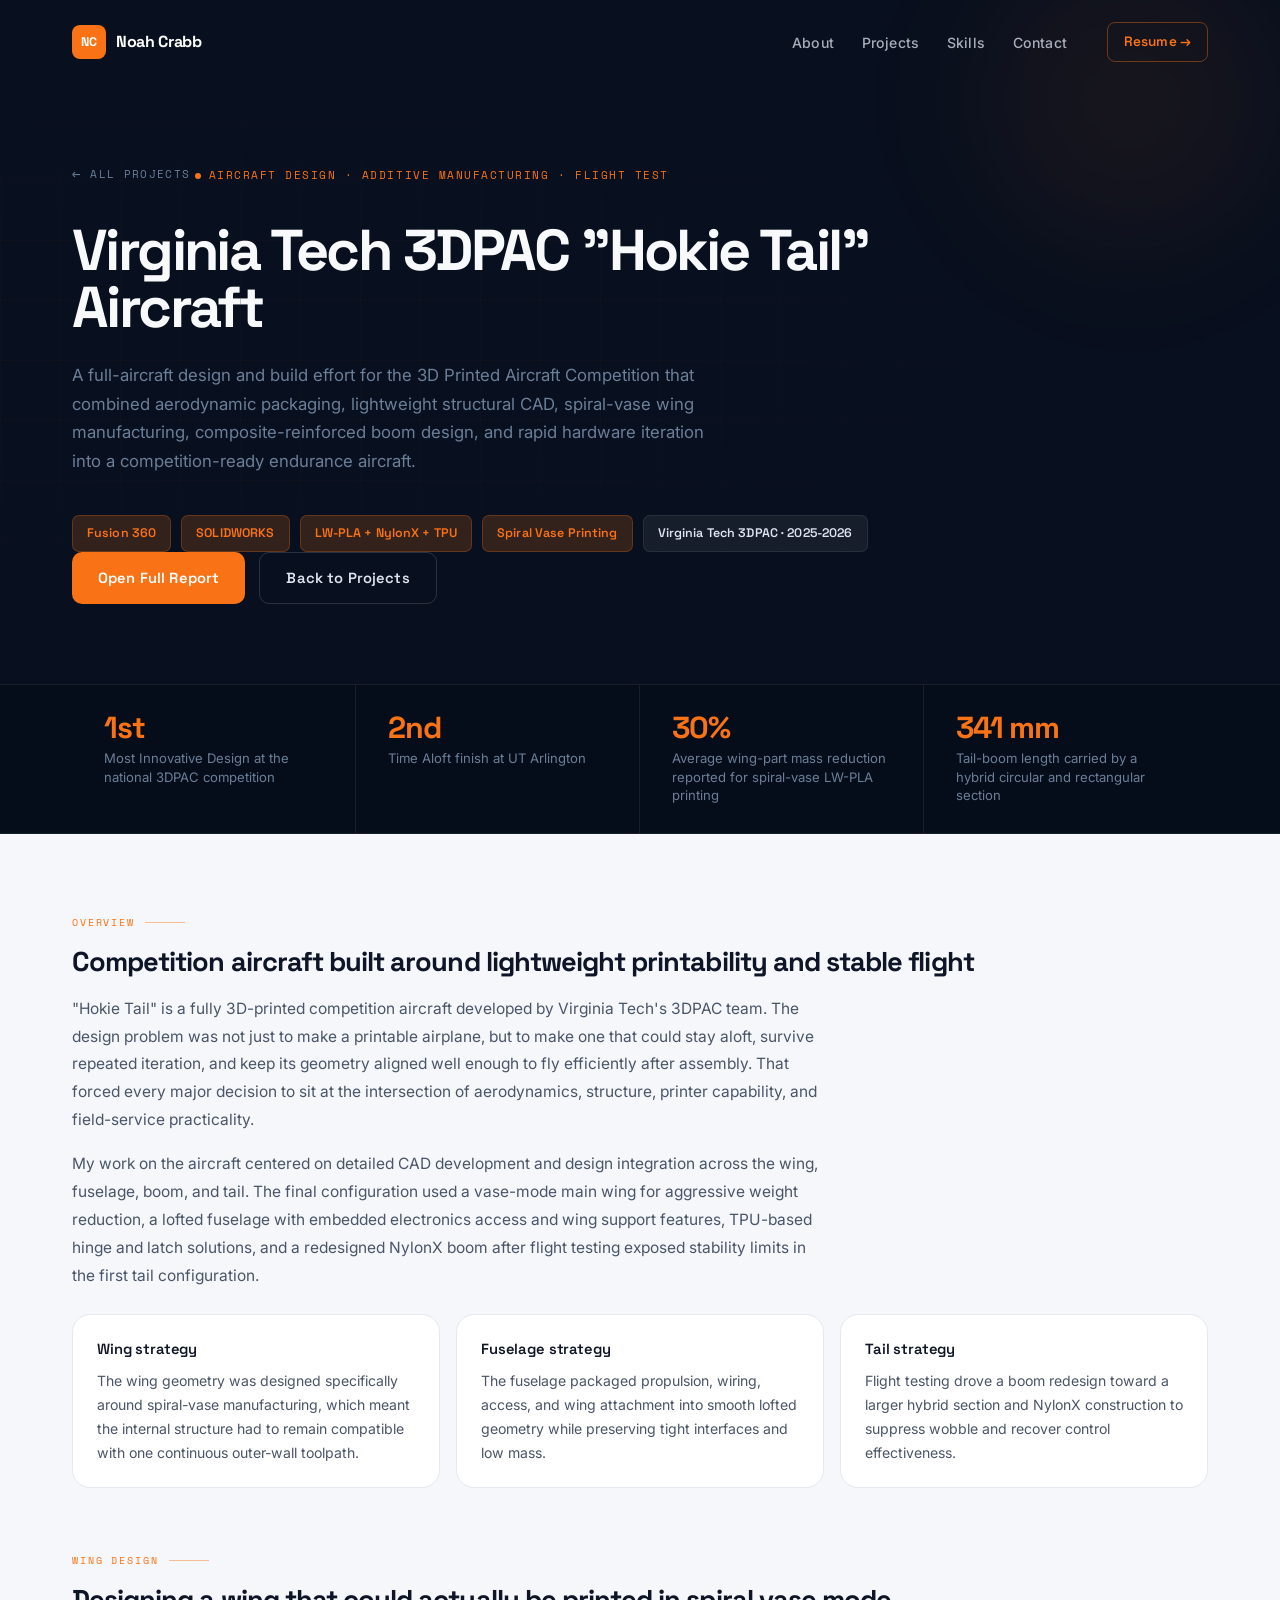
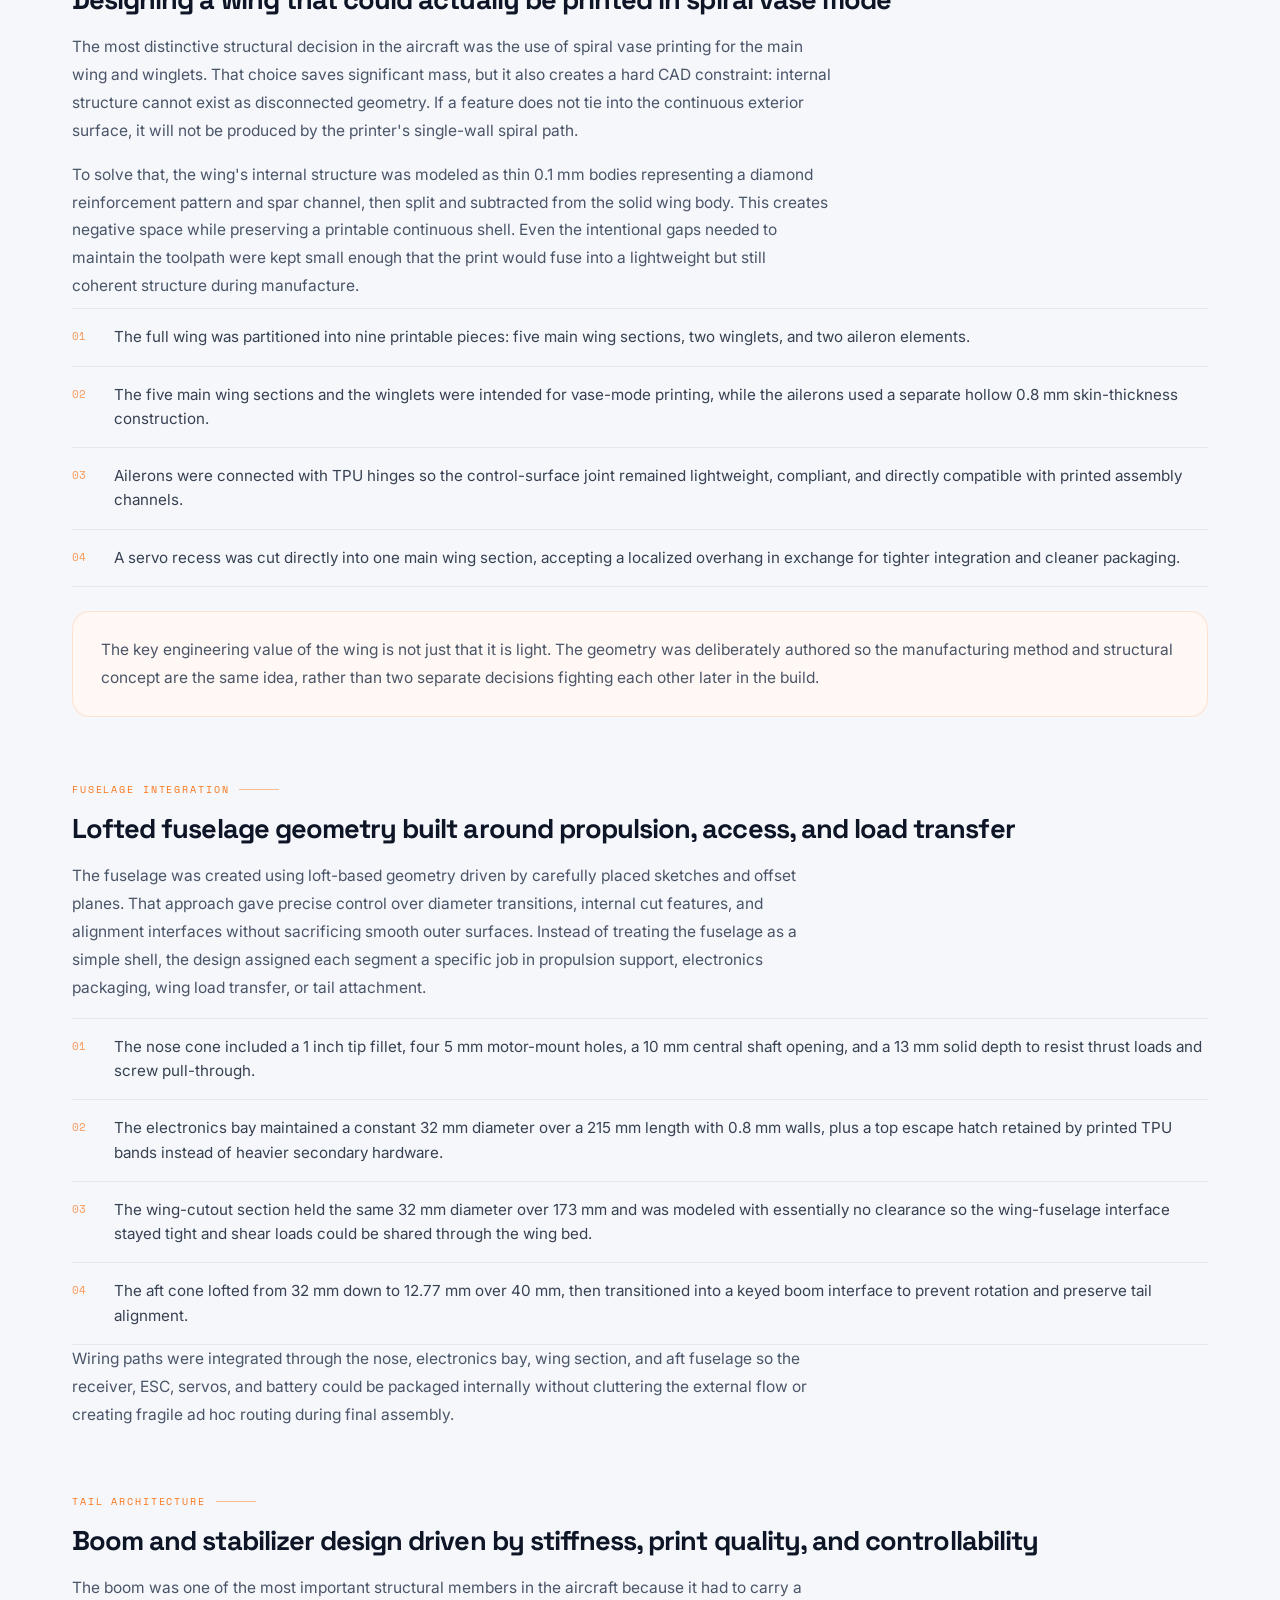
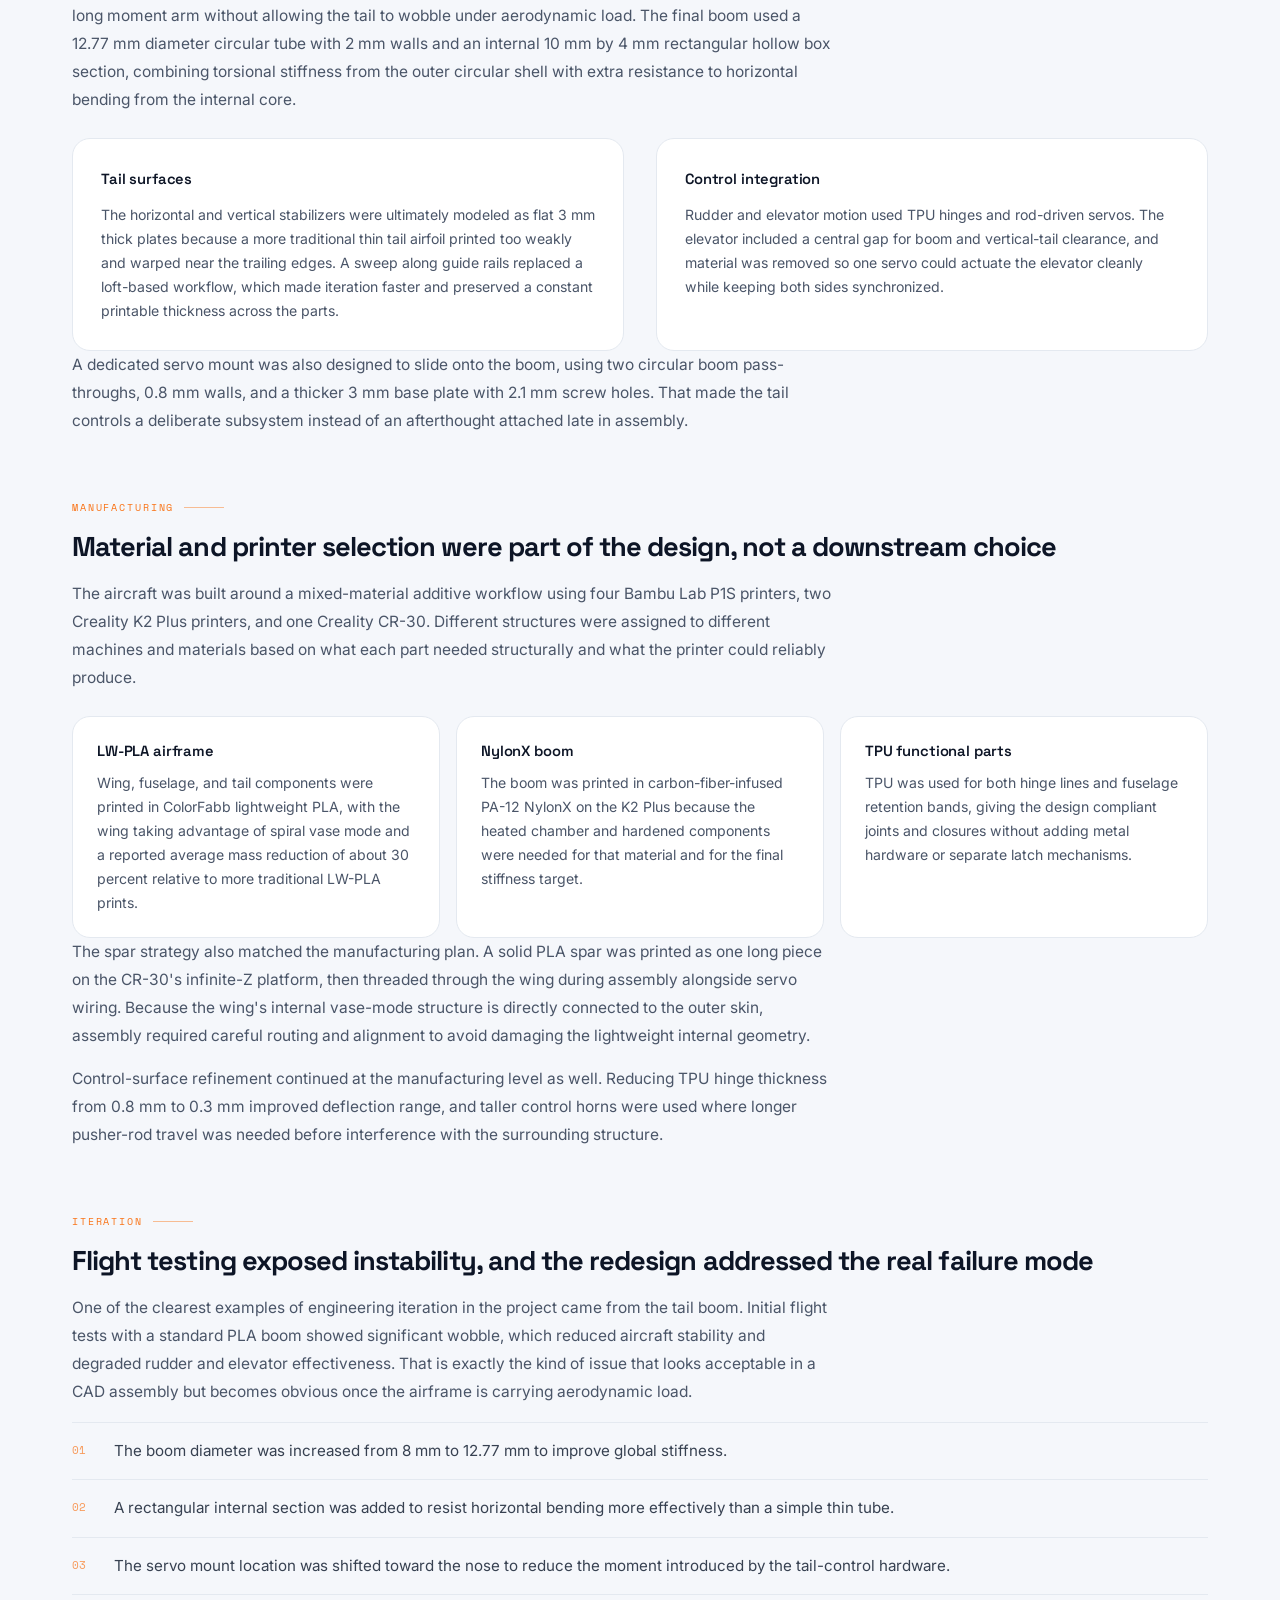
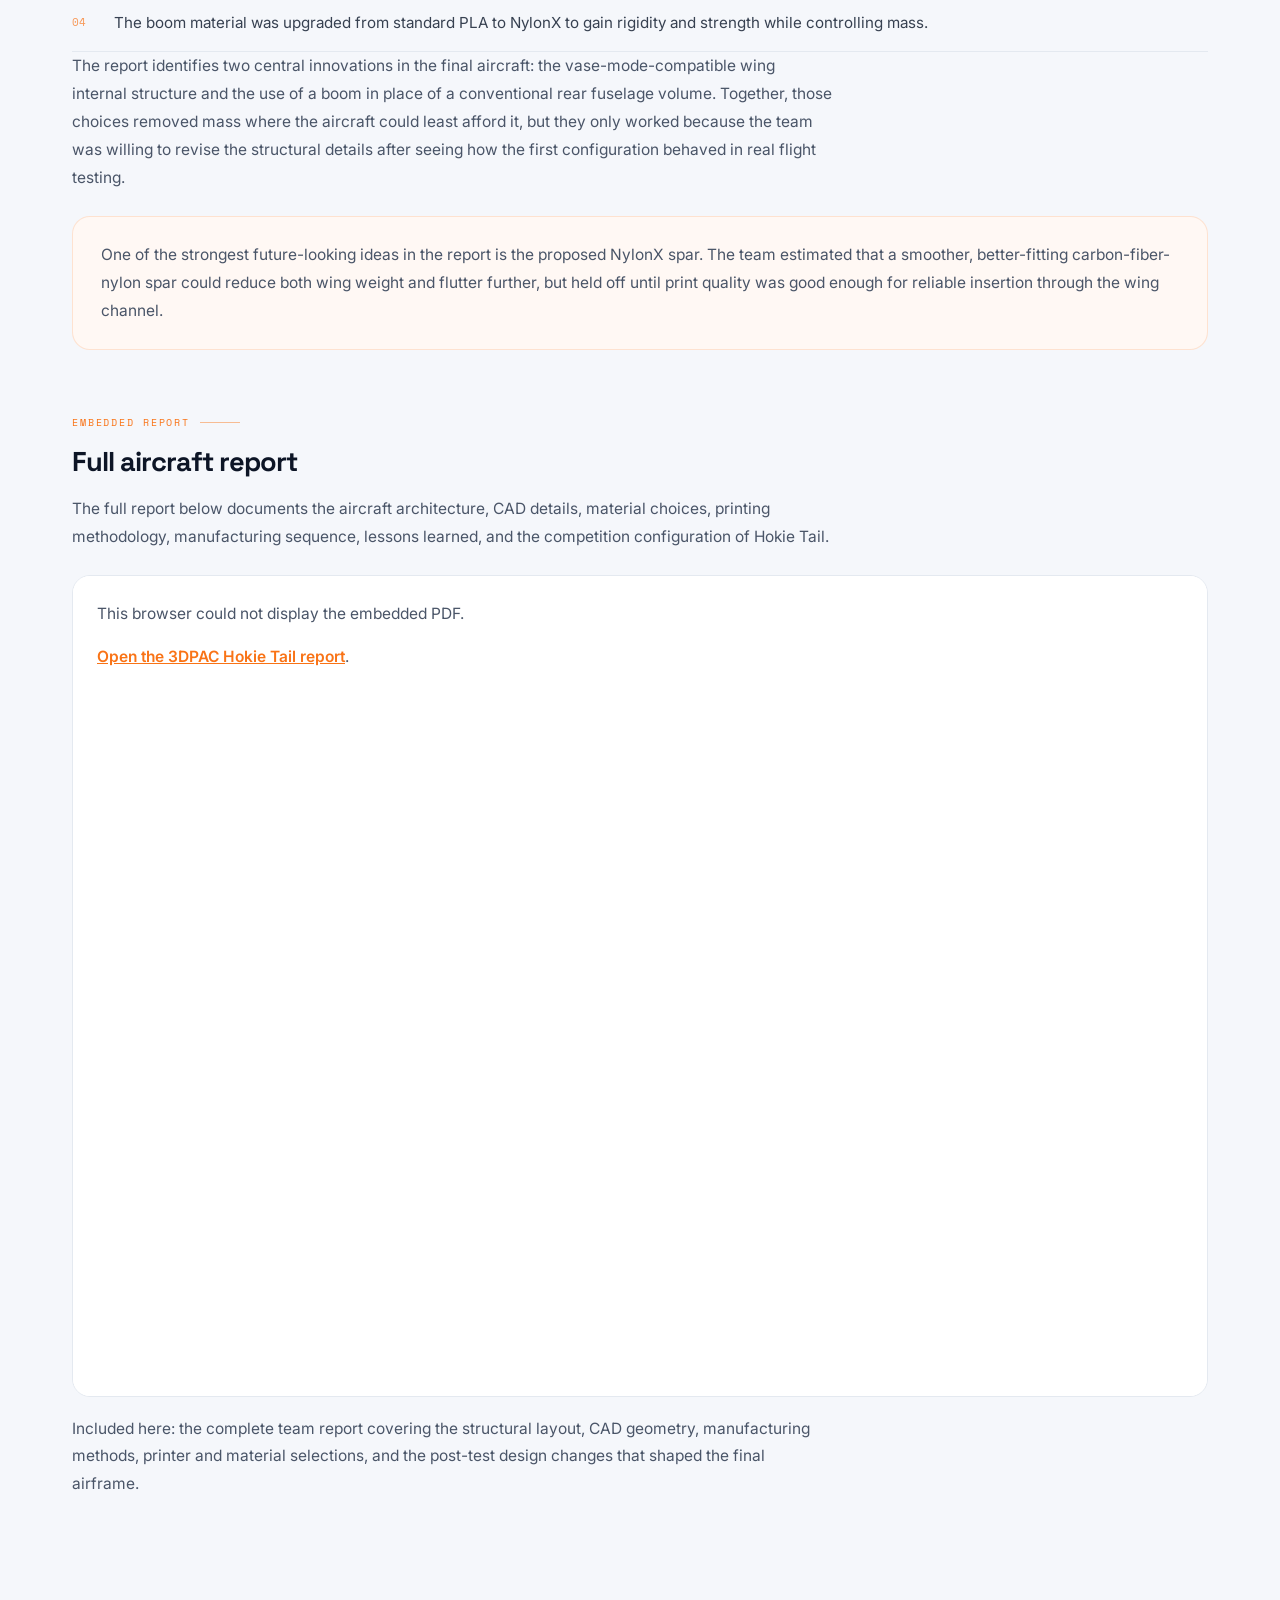
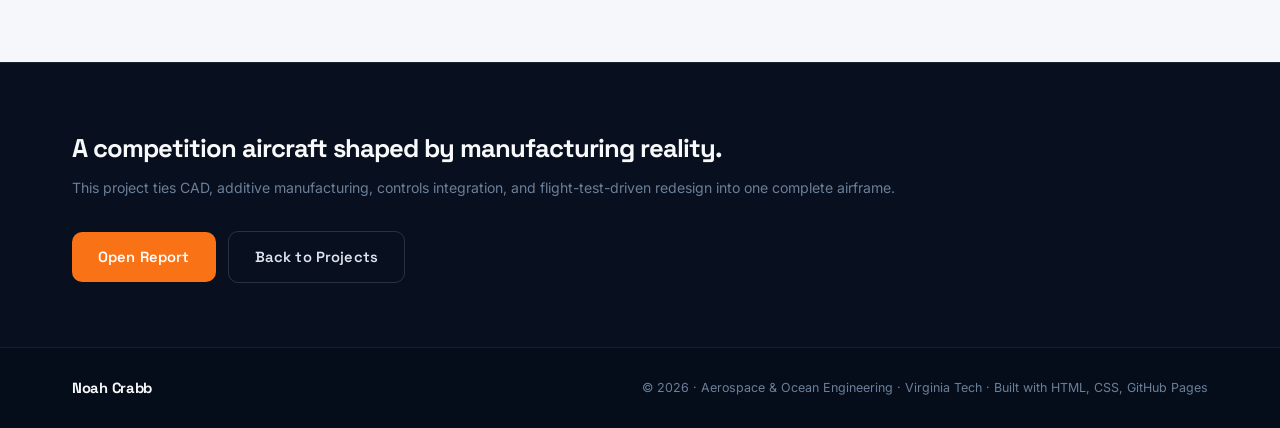
==== commit d85bdcde: "Updated 3DPAC page" ====
--- a/projects/3DPAC.html
+++ b/projects/3DPAC.html
@@ -3,7 +3,7 @@
 <head>
   <meta charset="UTF-8" />
   <meta name="viewport" content="width=device-width, initial-scale=1.0" />
-  <title>Virginia Tech 3DPAC Aircraft Design | Noah Crabb</title>
+  <title>Virginia Tech 3DPAC Hokie Tail | Noah Crabb</title>
   <link rel="stylesheet" href="../style.css" />
   <link rel="stylesheet" href="./project-page.css" />
   <link rel="preconnect" href="https://fonts.googleapis.com">
@@ -35,19 +35,25 @@
         <span class="proj-back-arrow">&larr;</span> All Projects
       </a>
 
-      <div class="proj-hero-tag">Team Design &middot; CAD &middot; Competition Aircraft</div>
-      <h1>Virginia Tech 3DPAC Aircraft Design</h1>
+      <div class="proj-hero-tag">Aircraft Design &middot; Additive Manufacturing &middot; Flight Test</div>
+      <h1>Virginia Tech 3DPAC "Hokie Tail" Aircraft</h1>
       <p class="proj-hero-sub">
-        A full-aircraft design effort for the 3D Printed Aircraft Competition, focused on CAD development,
-        assembly integration, and fast design-build-test iteration for competition flight performance.
+        A full-aircraft design and build effort for the 3D Printed Aircraft Competition that combined
+        aerodynamic packaging, lightweight structural CAD, spiral-vase wing manufacturing, composite-reinforced
+        boom design, and rapid hardware iteration into a competition-ready endurance aircraft.
       </p>
 
       <div class="proj-meta-row">
         <span class="proj-meta-pill pill-tool">Fusion 360</span>
         <span class="proj-meta-pill pill-tool">SOLIDWORKS</span>
-        <span class="proj-meta-pill pill-tool">3D Printing</span>
-        <span class="proj-meta-pill pill-tool">Aircraft Integration</span>
+        <span class="proj-meta-pill pill-tool">LW-PLA + NylonX + TPU</span>
+        <span class="proj-meta-pill pill-tool">Spiral Vase Printing</span>
         <span class="proj-meta-pill pill-type">Virginia Tech 3DPAC &middot; 2025-2026</span>
+      </div>
+
+      <div class="hero-actions">
+        <a href="../3DPAC%20project/3DPAC_2026_Hokie_Tail.pdf" class="btn-primary" target="_blank">Open Full Report</a>
+        <a href="../index.html#projects" class="btn-ghost">Back to Projects</a>
       </div>
     </div>
   </section>
@@ -57,19 +63,19 @@
       <div class="proj-stats-bar-inner">
         <div class="proj-stat">
           <div class="proj-stat-val">1st</div>
-          <div class="proj-stat-label">Most Innovative Design at national competition</div>
+          <div class="proj-stat-label">Most Innovative Design at the national 3DPAC competition</div>
         </div>
         <div class="proj-stat">
           <div class="proj-stat-val">2nd</div>
           <div class="proj-stat-label">Time Aloft finish at UT Arlington</div>
         </div>
         <div class="proj-stat">
-          <div class="proj-stat-val">2</div>
-          <div class="proj-stat-label">Primary CAD engineers building the aircraft model</div>
+          <div class="proj-stat-val">30%</div>
+          <div class="proj-stat-label">Average wing-part mass reduction reported for spiral-vase LW-PLA printing</div>
         </div>
         <div class="proj-stat">
-          <div class="proj-stat-val">Rapid</div>
-          <div class="proj-stat-label">Iterative print-test cycle from concept to flight</div>
+          <div class="proj-stat-val">341 mm</div>
+          <div class="proj-stat-label">Tail-boom length carried by a hybrid circular and rectangular section</div>
         </div>
       </div>
     </div>
@@ -79,77 +85,215 @@
     <div class="container">
       <div class="proj-section" data-reveal>
         <div class="proj-section-label">Overview</div>
-        <h2>What this project covered</h2>
-        <p>
-          This project centered on designing and refining a competition aircraft for Virginia Tech's
-          3D Printed Aircraft Competition team. The work combined concept development, detailed CAD,
-          assembly planning, and repeated prototype improvements based on testing feedback.
-        </p>
-        <p>
-          My contribution focused on turning team design ideas into manufacturable geometry:
-          building clean part models, coordinating interfaces between components, and helping the
-          team move from screen to printed hardware as efficiently as possible.
-        </p>
-      </div>
-
-      <div class="proj-section" data-reveal>
-        <div class="proj-section-label">Role</div>
-        <h2>CAD, integration, and team coordination</h2>
+        <h2>Competition aircraft built around lightweight printability and stable flight</h2>
+        <p>
+          "Hokie Tail" is a fully 3D-printed competition aircraft developed by Virginia Tech's 3DPAC team.
+          The design problem was not just to make a printable airplane, but to make one that could stay aloft,
+          survive repeated iteration, and keep its geometry aligned well enough to fly efficiently after
+          assembly. That forced every major decision to sit at the intersection of aerodynamics, structure,
+          printer capability, and field-service practicality.
+        </p>
+        <p>
+          My work on the aircraft centered on detailed CAD development and design integration across the wing,
+          fuselage, boom, and tail. The final configuration used a vase-mode main wing for aggressive weight
+          reduction, a lofted fuselage with embedded electronics access and wing support features, TPU-based
+          hinge and latch solutions, and a redesigned NylonX boom after flight testing exposed stability limits
+          in the first tail configuration.
+        </p>
+
+        <div class="proj-summary-grid">
+          <div class="proj-summary-card">
+            <h4>Wing strategy</h4>
+            <p>The wing geometry was designed specifically around spiral-vase manufacturing, which meant the internal structure had to remain compatible with one continuous outer-wall toolpath.</p>
+          </div>
+          <div class="proj-summary-card">
+            <h4>Fuselage strategy</h4>
+            <p>The fuselage packaged propulsion, wiring, access, and wing attachment into smooth lofted geometry while preserving tight interfaces and low mass.</p>
+          </div>
+          <div class="proj-summary-card">
+            <h4>Tail strategy</h4>
+            <p>Flight testing drove a boom redesign toward a larger hybrid section and NylonX construction to suppress wobble and recover control effectiveness.</p>
+          </div>
+        </div>
+      </div>
+
+      <div class="proj-section" data-reveal>
+        <div class="proj-section-label">Wing Design</div>
+        <h2>Designing a wing that could actually be printed in spiral vase mode</h2>
+        <p>
+          The most distinctive structural decision in the aircraft was the use of spiral vase printing for the
+          main wing and winglets. That choice saves significant mass, but it also creates a hard CAD constraint:
+          internal structure cannot exist as disconnected geometry. If a feature does not tie into the continuous
+          exterior surface, it will not be produced by the printer's single-wall spiral path.
+        </p>
+        <p>
+          To solve that, the wing's internal structure was modeled as thin 0.1 mm bodies representing a diamond
+          reinforcement pattern and spar channel, then split and subtracted from the solid wing body. This
+          creates negative space while preserving a printable continuous shell. Even the intentional gaps needed
+          to maintain the toolpath were kept small enough that the print would fuse into a lightweight but still
+          coherent structure during manufacture.
+        </p>
         <ul class="feature-list">
-          <li data-n="01">Co-developed the aircraft CAD model with attention to fuselage layout, wing interfaces, and printable part breakdowns.</li>
-          <li data-n="02">Supported assembly integration so airframe components could be manufactured, joined, and adjusted without slowing down the full team.</li>
-          <li data-n="03">Worked through rapid prototype revisions in Fusion 360 and SOLIDWORKS based on test findings, print constraints, and performance goals.</li>
-          <li data-n="04">Contributed to the competition-ready design that earned 1st Place for Most Innovative Design and 2nd Place in Time Aloft.</li>
+          <li data-n="01">The full wing was partitioned into nine printable pieces: five main wing sections, two winglets, and two aileron elements.</li>
+          <li data-n="02">The five main wing sections and the winglets were intended for vase-mode printing, while the ailerons used a separate hollow 0.8 mm skin-thickness construction.</li>
+          <li data-n="03">Ailerons were connected with TPU hinges so the control-surface joint remained lightweight, compliant, and directly compatible with printed assembly channels.</li>
+          <li data-n="04">A servo recess was cut directly into one main wing section, accepting a localized overhang in exchange for tighter integration and cleaner packaging.</li>
         </ul>
-      </div>
-
-      <div class="proj-section" data-reveal>
-        <div class="proj-section-label">Process</div>
-        <h2>How the design work moved forward</h2>
+        <div class="proj-callout">
+          <p>
+            The key engineering value of the wing is not just that it is light. The geometry was deliberately
+            authored so the manufacturing method and structural concept are the same idea, rather than two
+            separate decisions fighting each other later in the build.
+          </p>
+        </div>
+      </div>
+
+      <div class="proj-section" data-reveal>
+        <div class="proj-section-label">Fuselage Integration</div>
+        <h2>Lofted fuselage geometry built around propulsion, access, and load transfer</h2>
+        <p>
+          The fuselage was created using loft-based geometry driven by carefully placed sketches and offset
+          planes. That approach gave precise control over diameter transitions, internal cut features, and
+          alignment interfaces without sacrificing smooth outer surfaces. Instead of treating the fuselage as a
+          simple shell, the design assigned each segment a specific job in propulsion support, electronics
+          packaging, wing load transfer, or tail attachment.
+        </p>
+        <ul class="feature-list">
+          <li data-n="01">The nose cone included a 1 inch tip fillet, four 5 mm motor-mount holes, a 10 mm central shaft opening, and a 13 mm solid depth to resist thrust loads and screw pull-through.</li>
+          <li data-n="02">The electronics bay maintained a constant 32 mm diameter over a 215 mm length with 0.8 mm walls, plus a top escape hatch retained by printed TPU bands instead of heavier secondary hardware.</li>
+          <li data-n="03">The wing-cutout section held the same 32 mm diameter over 173 mm and was modeled with essentially no clearance so the wing-fuselage interface stayed tight and shear loads could be shared through the wing bed.</li>
+          <li data-n="04">The aft cone lofted from 32 mm down to 12.77 mm over 40 mm, then transitioned into a keyed boom interface to prevent rotation and preserve tail alignment.</li>
+        </ul>
+        <p>
+          Wiring paths were integrated through the nose, electronics bay, wing section, and aft fuselage so the
+          receiver, ESC, servos, and battery could be packaged internally without cluttering the external flow or
+          creating fragile ad hoc routing during final assembly.
+        </p>
+      </div>
+
+      <div class="proj-section" data-reveal>
+        <div class="proj-section-label">Tail Architecture</div>
+        <h2>Boom and stabilizer design driven by stiffness, print quality, and controllability</h2>
+        <p>
+          The boom was one of the most important structural members in the aircraft because it had to carry a
+          long moment arm without allowing the tail to wobble under aerodynamic load. The final boom used a
+          12.77 mm diameter circular tube with 2 mm walls and an internal 10 mm by 4 mm rectangular hollow
+          box section, combining torsional stiffness from the outer circular shell with extra resistance to
+          horizontal bending from the internal core.
+        </p>
         <div class="proj-two-col">
           <div class="proj-two-col-block">
-            <h4>Digital design workflow</h4>
+            <h4>Tail surfaces</h4>
             <p>
-              CAD work emphasized part organization, clean geometry, and practical interfaces so the
-              aircraft could be revised quickly as competition priorities evolved. That meant modeling
-              with downstream printing, fit-up, and assembly changes in mind from the start.
+              The horizontal and vertical stabilizers were ultimately modeled as flat 3 mm thick plates because
+              a more traditional thin tail airfoil printed too weakly and warped near the trailing edges. A sweep
+              along guide rails replaced a loft-based workflow, which made iteration faster and preserved a
+              constant printable thickness across the parts.
             </p>
           </div>
           <div class="proj-two-col-block">
-            <h4>Build-test iteration</h4>
+            <h4>Control integration</h4>
             <p>
-              The team used a fast loop of printing, inspecting, assembling, and refining components.
-              Each round of testing informed the next round of CAD changes, helping the design become
-              more flight-ready without losing development speed.
+              Rudder and elevator motion used TPU hinges and rod-driven servos. The elevator included a central
+              gap for boom and vertical-tail clearance, and material was removed so one servo could actuate the
+              elevator cleanly while keeping both sides synchronized.
             </p>
           </div>
         </div>
-
-        <div class="proj-tag-row">
-          <span class="proj-tag-item">Aircraft Design</span>
-          <span class="proj-tag-item">Fusion 360</span>
-          <span class="proj-tag-item">SOLIDWORKS</span>
-          <span class="proj-tag-item">Assembly Design</span>
-          <span class="proj-tag-item">3D Printing</span>
-          <span class="proj-tag-item">Team Collaboration</span>
-        </div>
-      </div>
-
-      <div class="proj-section" data-reveal>
-        <div class="proj-section-label">Results</div>
-        <h2>Why it matters</h2>
-        <p>
-          This project was a strong example of engineering under real constraints: limited time,
-          physical manufacturing limits, team coordination, and the need to make design decisions
-          that hold up in actual flight hardware. It strengthened my CAD workflow and reinforced how
-          much good aircraft design depends on iteration, communication, and integration.
+        <p>
+          A dedicated servo mount was also designed to slide onto the boom, using two circular boom pass-throughs,
+          0.8 mm walls, and a thicker 3 mm base plate with 2.1 mm screw holes. That made the tail controls a
+          deliberate subsystem instead of an afterthought attached late in assembly.
+        </p>
+      </div>
+
+      <div class="proj-section" data-reveal>
+        <div class="proj-section-label">Manufacturing</div>
+        <h2>Material and printer selection were part of the design, not a downstream choice</h2>
+        <p>
+          The aircraft was built around a mixed-material additive workflow using four Bambu Lab P1S printers,
+          two Creality K2 Plus printers, and one Creality CR-30. Different structures were assigned to different
+          machines and materials based on what each part needed structurally and what the printer could reliably
+          produce.
+        </p>
+        <div class="proj-summary-grid">
+          <div class="proj-summary-card">
+            <h4>LW-PLA airframe</h4>
+            <p>Wing, fuselage, and tail components were printed in ColorFabb lightweight PLA, with the wing taking advantage of spiral vase mode and a reported average mass reduction of about 30 percent relative to more traditional LW-PLA prints.</p>
+          </div>
+          <div class="proj-summary-card">
+            <h4>NylonX boom</h4>
+            <p>The boom was printed in carbon-fiber-infused PA-12 NylonX on the K2 Plus because the heated chamber and hardened components were needed for that material and for the final stiffness target.</p>
+          </div>
+          <div class="proj-summary-card">
+            <h4>TPU functional parts</h4>
+            <p>TPU was used for both hinge lines and fuselage retention bands, giving the design compliant joints and closures without adding metal hardware or separate latch mechanisms.</p>
+          </div>
+        </div>
+        <p>
+          The spar strategy also matched the manufacturing plan. A solid PLA spar was printed as one long piece
+          on the CR-30's infinite-Z platform, then threaded through the wing during assembly alongside servo
+          wiring. Because the wing's internal vase-mode structure is directly connected to the outer skin,
+          assembly required careful routing and alignment to avoid damaging the lightweight internal geometry.
+        </p>
+        <p>
+          Control-surface refinement continued at the manufacturing level as well. Reducing TPU hinge thickness
+          from 0.8 mm to 0.3 mm improved deflection range, and taller control horns were used where longer
+          pusher-rod travel was needed before interference with the surrounding structure.
+        </p>
+      </div>
+
+      <div class="proj-section" data-reveal>
+        <div class="proj-section-label">Iteration</div>
+        <h2>Flight testing exposed instability, and the redesign addressed the real failure mode</h2>
+        <p>
+          One of the clearest examples of engineering iteration in the project came from the tail boom. Initial
+          flight tests with a standard PLA boom showed significant wobble, which reduced aircraft stability and
+          degraded rudder and elevator effectiveness. That is exactly the kind of issue that looks acceptable in
+          a CAD assembly but becomes obvious once the airframe is carrying aerodynamic load.
+        </p>
+        <ul class="feature-list">
+          <li data-n="01">The boom diameter was increased from 8 mm to 12.77 mm to improve global stiffness.</li>
+          <li data-n="02">A rectangular internal section was added to resist horizontal bending more effectively than a simple thin tube.</li>
+          <li data-n="03">The servo mount location was shifted toward the nose to reduce the moment introduced by the tail-control hardware.</li>
+          <li data-n="04">The boom material was upgraded from standard PLA to NylonX to gain rigidity and strength while controlling mass.</li>
+        </ul>
+        <p>
+          The report identifies two central innovations in the final aircraft: the vase-mode-compatible wing
+          internal structure and the use of a boom in place of a conventional rear fuselage volume. Together,
+          those choices removed mass where the aircraft could least afford it, but they only worked because the
+          team was willing to revise the structural details after seeing how the first configuration behaved in
+          real flight testing.
         </p>
         <div class="proj-callout">
           <p>
-            This page is set up as a starter detail page, so you can easily add final renderings,
-            build photos, or competition flight images later without changing the structure.
+            One of the strongest future-looking ideas in the report is the proposed NylonX spar. The team
+            estimated that a smoother, better-fitting carbon-fiber-nylon spar could reduce both wing weight and
+            flutter further, but held off until print quality was good enough for reliable insertion through the
+            wing channel.
           </p>
         </div>
+      </div>
+
+      <div class="proj-section" data-reveal>
+        <div class="proj-section-label">Embedded Report</div>
+        <h2>Full aircraft report</h2>
+        <p>
+          The full report below documents the aircraft architecture, CAD details, material choices, printing
+          methodology, manufacturing sequence, lessons learned, and the competition configuration of Hokie Tail.
+        </p>
+        <div class="proj-report-frame">
+          <object data="../3DPAC%20project/3DPAC_2026_Hokie_Tail.pdf" type="application/pdf">
+            <div class="proj-report-fallback">
+              <p>This browser could not display the embedded PDF.</p>
+              <p><a href="../3DPAC%20project/3DPAC_2026_Hokie_Tail.pdf" target="_blank">Open the 3DPAC Hokie Tail report</a>.</p>
+            </div>
+          </object>
+        </div>
+        <p class="proj-materials-note">
+          Included here: the complete team report covering the structural layout, CAD geometry, manufacturing
+          methods, printer and material selections, and the post-test design changes that shaped the final airframe.
+        </p>
       </div>
     </div>
   </div>
@@ -158,12 +302,12 @@
     <div class="container">
       <div class="proj-cta-inner">
         <div>
-          <div class="proj-cta-text">Want to see more of the portfolio?</div>
-          <div class="proj-cta-sub">Use this page as a landing spot for photos, CAD screenshots, or competition notes.</div>
+          <div class="proj-cta-text">A competition aircraft shaped by manufacturing reality.</div>
+          <div class="proj-cta-sub">This project ties CAD, additive manufacturing, controls integration, and flight-test-driven redesign into one complete airframe.</div>
         </div>
         <div class="proj-cta-btns">
-          <a href="../index.html#projects" class="btn-primary">Back to Projects</a>
-          <a href="../index.html#contact" class="btn-ghost">Contact</a>
+          <a href="../3DPAC%20project/3DPAC_2026_Hokie_Tail.pdf" class="btn-primary" target="_blank">Open Report</a>
+          <a href="../index.html#projects" class="btn-ghost">Back to Projects</a>
         </div>
       </div>
     </div>
--- a/projects/project-page.css
+++ b/projects/project-page.css
@@ -298,6 +298,101 @@
   max-width: none;
 }
 
+.proj-summary-grid {
+  display: grid;
+  grid-template-columns: repeat(3, minmax(0, 1fr));
+  gap: 16px;
+  margin-top: 24px;
+}
+
+.proj-summary-card {
+  background: var(--light-surface);
+  border: 1px solid var(--light-border);
+  border-radius: var(--radius);
+  padding: 22px 24px;
+}
+
+.proj-summary-card h4 {
+  font-family: 'Space Grotesk', sans-serif;
+  font-size: 0.92rem;
+  font-weight: 600;
+  letter-spacing: -0.01em;
+  color: var(--text-dark);
+  margin-bottom: 8px;
+}
+
+.proj-summary-card p {
+  font-size: 0.88rem;
+  line-height: 1.7;
+  color: #4a5568;
+  max-width: none;
+  margin-bottom: 0;
+}
+
+.proj-img-grid {
+  display: grid;
+  grid-template-columns: repeat(2, minmax(0, 1fr));
+  gap: 18px;
+  margin-top: 24px;
+}
+
+.proj-img-grid.single {
+  grid-template-columns: 1fr;
+}
+
+.proj-img-fig {
+  background: var(--light-surface);
+  border: 1px solid var(--light-border);
+  border-radius: var(--radius);
+  overflow: hidden;
+}
+
+.proj-img-fig img {
+  width: 100%;
+  display: block;
+  background: #fff;
+}
+
+.proj-img-fig figcaption {
+  padding: 14px 18px;
+  border-top: 1px solid var(--light-border);
+  font-size: 0.82rem;
+  line-height: 1.6;
+  color: #4a5568;
+}
+
+.proj-report-frame {
+  margin-top: 24px;
+  background: var(--light-surface);
+  border: 1px solid var(--light-border);
+  border-radius: var(--radius);
+  overflow: hidden;
+  min-height: 820px;
+}
+
+.proj-report-frame object {
+  width: 100%;
+  height: 820px;
+  display: block;
+  background: #fff;
+}
+
+.proj-report-fallback {
+  padding: 24px;
+  color: #4a5568;
+}
+
+.proj-report-fallback a {
+  color: var(--orange);
+  font-weight: 600;
+}
+
+.proj-materials-note {
+  margin-top: 18px;
+  font-size: 0.88rem;
+  color: #4a5568;
+}
+
 .proj-callout {
   margin-top: 24px;
   padding: 24px 28px;
@@ -363,6 +458,14 @@
     grid-template-columns: 1fr;
   }
 
+  .proj-summary-grid {
+    grid-template-columns: 1fr;
+  }
+
+  .proj-img-grid {
+    grid-template-columns: 1fr;
+  }
+
   .proj-cta-inner {
     flex-direction: column;
     align-items: flex-start;
@@ -371,6 +474,12 @@
   .proj-hero {
     padding: 130px 0 60px;
   }
+
+  .proj-report-frame,
+  .proj-report-frame object {
+    min-height: 620px;
+    height: 620px;
+  }
 }
 
 @media (max-width: 540px) {
